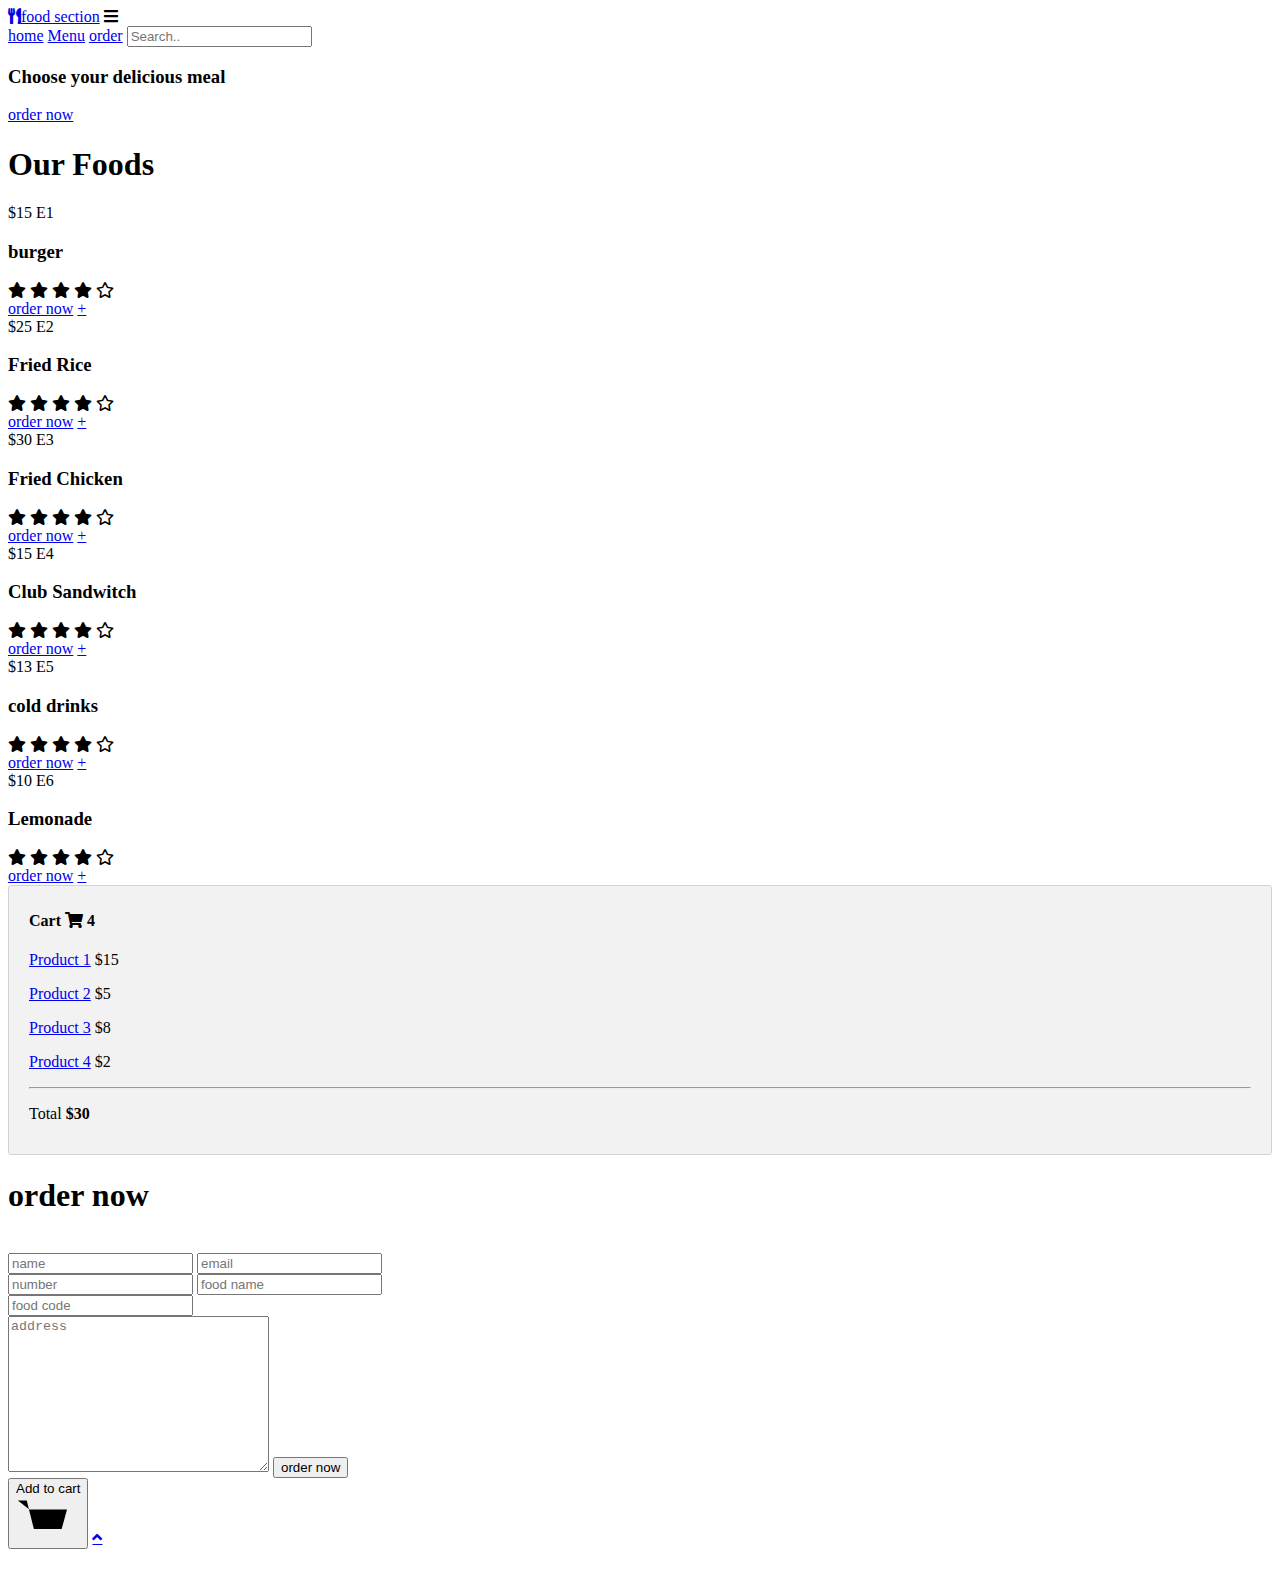
==== index.html @ 2c502dc9 "Add files via upload" ====
<!DOCTYPE html>
<html lang="en">
  <head>
    <meta charset="UTF-8" />
    <meta name="viewport" content="width=device-width, initial-scale=1.0" />
    <title>complete responsive food website design tutorial</title>

    <!-- font awesome cdn link  -->
    <link
      rel="stylesheet"
      href="https://cdnjs.cloudflare.com/ajax/libs/font-awesome/5.15.3/css/all.min.css"
    >

    <!--custom css file link --> 
   <link rel="stylesheet" href="style.css">
   <style>
    .col-container {
  background-color: #f2f2f2;
  padding: 5px 20px 15px 20px;
  border: 1px solid lightgrey;
  border-radius: 3px;
  size: 2 rem;
}
.col-25 {
    margin-bottom: 20px;
    size :10 rem;
  }

   </style>
   
  </head>
  <body>
    <!-- header section starts  -->

    <header>
      <a href="#" class="logo"><i class="fas fa-utensils"></i>food section</a>

      <div id="menu-bar" class="fas fa-bars"></div>

      <nav class="navbar">
        <a href="#home">home</a>
        <a href="#popular" >Menu</a>
        
        <a href="#order" >order</a>
        <input type="text" class="btn" placeholder="Search.." float="right">
      </nav>
    </header>

    <!-- header section ends -->

    <!-- home section starts  -->

    <section class="home" id="home">
      <div class="content">
        <h3>Choose your delicious meal</h3>
    
        <a href="#order" class="btn">order now</a>
      </div>

     <!--<div class="image">
        <img src="images/home-img.png" alt="" />
      </div>-->
    </section>
  <!-- popular section starts  -->

    <section class="popular" id="popular">
      <h1 class="heading">Our <span>Foods</span> </h1>

      <div class="box-container">
        <div class="box">
          <span class="price"> $15</span>
          <span class="code">E1</span>
          <img src="burger.jpg" alt="" />
          <h3> burger</h3>
          <div class="stars">
            <i class="fas fa-star"></i>
            <i class="fas fa-star"></i>
            <i class="fas fa-star"></i>
            <i class="fas fa-star"></i>
            <i class="far fa-star"></i>
          </div>
          <a href="#order" class="btn">order now</a>
          <a href="#" class="btn"><span>&#43;</span></a>
          

        </div>
        <div class="box">
          <span class="price"> $25 </span>
          <span class="code">E2</span>
          <img src="fried rice.jpg" alt="" />
          <h3>Fried Rice</h3>
          <div class="stars">
            <i class="fas fa-star"></i>
            <i class="fas fa-star"></i>
            <i class="fas fa-star"></i>
            <i class="fas fa-star"></i>
            <i class="far fa-star"></i>
          </div>
          <a href="#order" class="btn">order now</a>
          <a href="#" class="btn"><span>&#43;</span></a>
        </div>
        <div class="box">
          <span class="price"> $30 </span>
          <span class="code">E3</span>
          <img src="friedchicken.jpg" alt="" />
          <h3>Fried Chicken</h3>
          <div class="stars">
            <i class="fas fa-star"></i>
            <i class="fas fa-star"></i>
            <i class="fas fa-star"></i>
            <i class="fas fa-star"></i>
            <i class="far fa-star"></i>
          </div>
          <a href="#order" class="btn">order now</a>
          <a href="#" class="btn"><span >&#43;</span></a>
        </div>
        <div class="box">
          <span class="price"> $15  </span>
          <span class="code">E4</span>
          <img src="Sandwich.jpg" alt="" />
          <h3>Club Sandwitch</h3>
          <div class="stars">
            <i class="fas fa-star"></i>
            <i class="fas fa-star"></i>
            <i class="fas fa-star"></i>
            <i class="fas fa-star"></i>
            <i class="far fa-star"></i>
          </div>
          <a href="#" class="btn">order now</a>
          <a href="#" class="btn"><span>&#43;</span></a>
          
        </div>
        <div class="box">
          <span class="price"> $13 </span>
          <span class="code">E5</span>
          <img src="coffee.jpg" alt="" />
          <h3>cold drinks</h3>
          <div class="stars">
            <i class="fas fa-star"></i>
            <i class="fas fa-star"></i>
            <i class="fas fa-star"></i>
            <i class="fas fa-star"></i>
            <i class="far fa-star"></i>
          </div>
          <a href="#order" class="btn">order now</a>
          <a href="#" class="btn"><span>&#43;</span></a>
        </div>
        <div class="box">
          <span class="price"> $10 </span>
          <span class="code">E6</span>
          <img src="lemonade.jpg" alt="" />
          <h3>Lemonade</h3>
          <div class="stars">
            <i class="fas fa-star"></i>
            <i class="fas fa-star"></i>
            <i class="fas fa-star"></i>
            <i class="fas fa-star"></i>
            <i class="far fa-star"></i>
          </div>
          <a href="#order" class="btn">order now</a>
          <a href="#" class="btn"
        >
          <span>&#43;</span></a>
        </div>
      </div>
    </section>

    <!-- popular section ends -->

    

    
    <div class="col-25">
    <div class="col-container">
      <h4>Cart <span class="price" style="color:black"><i class="fa fa-shopping-cart"></i> <b>4</b></span></h4>
      <p><a href="#">Product 1</a> <span class="price">$15</span></p>
      <p><a href="#">Product 2</a> <span class="price">$5</span></p>
      <p><a href="#">Product 3</a> <span class="price">$8</span></p>
      <p><a href="#">Product 4</a> <span class="price">$2</span></p>
      <hr>
      <p>Total <span class="price" style="color:black"><b>$30</b></span></p>
    </div>

    

    <!-- order section starts  -->

    <section class="order" id="order">
      <h1 class="heading"><span>order</span> now</h1>

      <div class="row">
        <div class="image">
          <img src="burger.jpg" alt="" />
        </div>

        <form action="">
          <div class="inputBox">
            <input type="text" placeholder="name" />
            <input type="email" placeholder="email" />
          </div>

          <div class="inputBox">
            <input type="number" placeholder="number" />
            <input type="text" placeholder="food name" />
          </div>
          <div class="inputBox">
         
            <input type="text" placeholder="food code" />
          </div>


          <textarea
            placeholder="address"
            name=""
            id=""
            cols="30"
            rows="10"
          ></textarea>

          <input type="submit" value="order now" class="btn" />
        </form>
      </div>
    </section>
    <button class="button">
      <span>Add to cart</span>
      <div class="cart">
      <svg viewBox="0 0 36 26">
      <polyline points="1 2.5 6 2.5 10 18.5 25.5 18.5 28.5 7.5 7.5 7.5"></polyline>
      <polyline points="15 13.5 17 15.5 22 10.5"></polyline>
      </svg>
      </div>
      </button>

    <!-- order section ends -->

    <!-- footer section  -->
  <!-- scroll top button  -->
    <a href="#home" class="fas fa-angle-up" id="scroll-top"></a>

    <!-- loader  -->
    <div class="loader-container">
      <img src="images/loader.gif" alt="" />
    </div>

    <!-- custom js file link  -->
    <script src="script.js"></script>
  </body>
</html
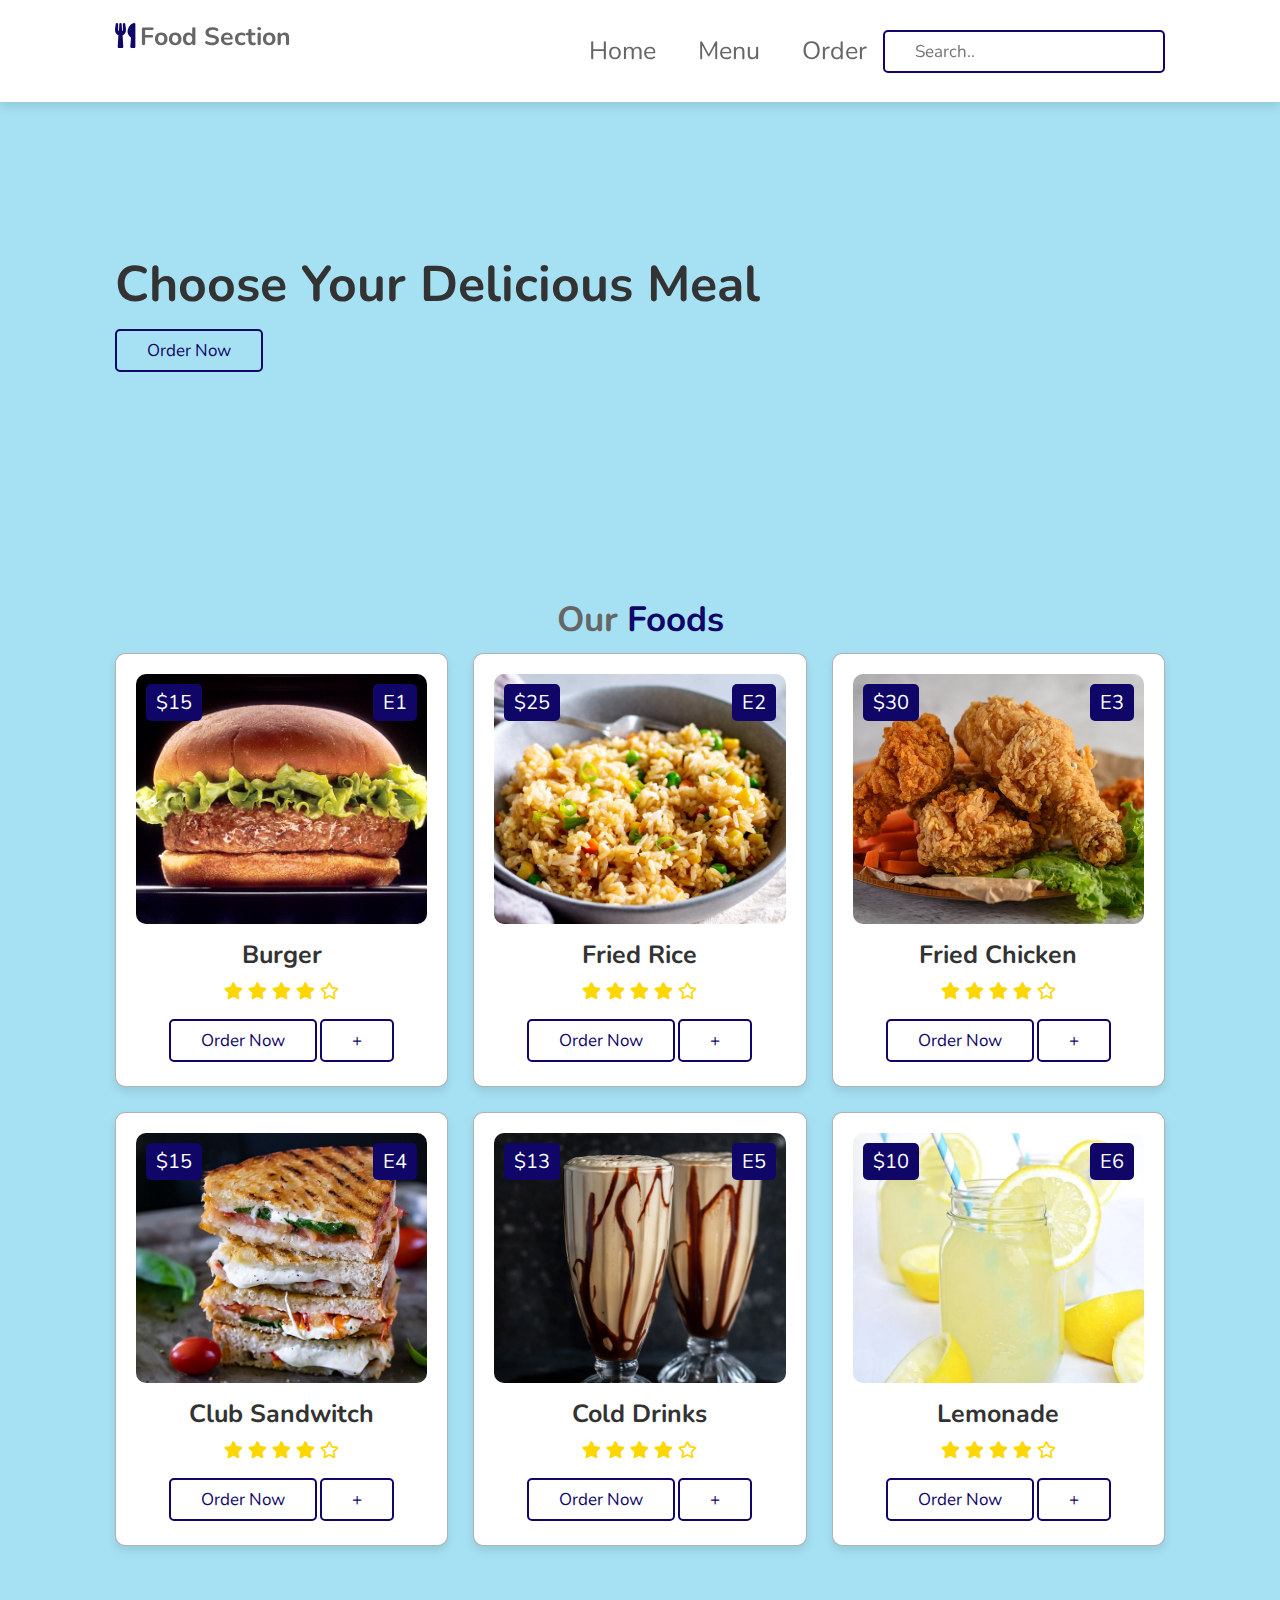
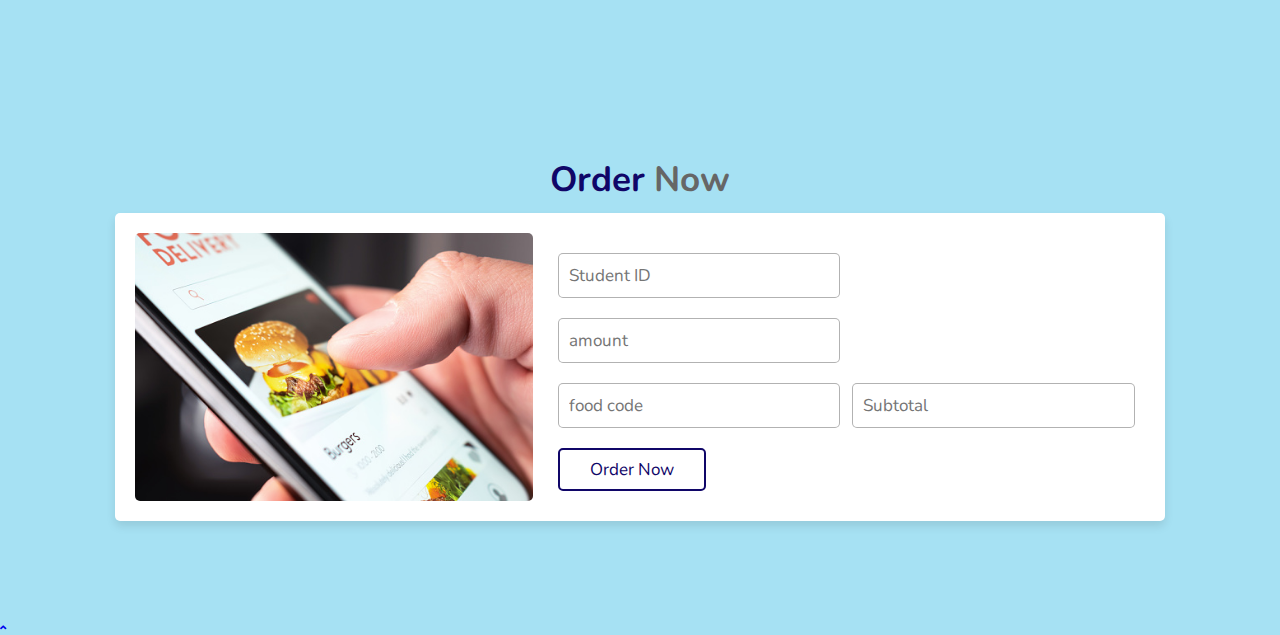
==== commit aa1fda75: "Add files via upload" ====
--- a/index.html
+++ b/index.html
@@ -3,7 +3,7 @@
   <head>
     <meta charset="UTF-8" />
     <meta name="viewport" content="width=device-width, initial-scale=1.0" />
-    <title>complete responsive food website design tutorial</title>
+    <title>E wallet food section</title>
 
     <!-- font awesome cdn link  -->
     <link
@@ -34,14 +34,11 @@
 
     <header>
       <a href="#" class="logo"><i class="fas fa-utensils"></i>food section</a>
-
-      <div id="menu-bar" class="fas fa-bars"></div>
-
-      <nav class="navbar">
+     <div id="menu-bar" class="fas fa-bars"></div>
+     <nav class="navbar">
         <a href="#home">home</a>
         <a href="#popular" >Menu</a>
-        
-        <a href="#order" >order</a>
+         <a href="#order" >order</a>
         <input type="text" class="btn" placeholder="Search.." float="right">
       </nav>
     </header>
@@ -53,14 +50,9 @@
     <section class="home" id="home">
       <div class="content">
         <h3>Choose your delicious meal</h3>
-    
-        <a href="#order" class="btn">order now</a>
-      </div>
-
-     <!--<div class="image">
-        <img src="images/home-img.png" alt="" />
-      </div>-->
-    </section>
+      <a href="#order" class="btn">order now</a>
+      </section>
+</div>
   <!-- popular section starts  -->
 
     <section class="popular" id="popular">
@@ -80,9 +72,7 @@
             <i class="far fa-star"></i>
           </div>
           <a href="#order" class="btn">order now</a>
-          <a href="#" class="btn"><span>&#43;</span></a>
-          
-
+          <a href="#" class="btn"><span>&#43;</span></a> 
         </div>
         <div class="box">
           <span class="price"> $25 </span>
@@ -167,22 +157,6 @@
 
     <!-- popular section ends -->
 
-    
-
-    
-    <div class="col-25">
-    <div class="col-container">
-      <h4>Cart <span class="price" style="color:black"><i class="fa fa-shopping-cart"></i> <b>4</b></span></h4>
-      <p><a href="#">Product 1</a> <span class="price">$15</span></p>
-      <p><a href="#">Product 2</a> <span class="price">$5</span></p>
-      <p><a href="#">Product 3</a> <span class="price">$8</span></p>
-      <p><a href="#">Product 4</a> <span class="price">$2</span></p>
-      <hr>
-      <p>Total <span class="price" style="color:black"><b>$30</b></span></p>
-    </div>
-
-    
-
     <!-- order section starts  -->
 
     <section class="order" id="order">
@@ -190,57 +164,35 @@
 
       <div class="row">
         <div class="image">
-          <img src="burger.jpg" alt="" />
+          <img src="order.jpg" alt="" />
         </div>
 
         <form action="">
           <div class="inputBox">
-            <input type="text" placeholder="name" />
-            <input type="email" placeholder="email" />
-          </div>
-
-          <div class="inputBox">
-            <input type="number" placeholder="number" />
-            <input type="text" placeholder="food name" />
+            <input type="text" placeholder="Student ID" />
+          </div>
+         <div class="inputBox">
+            <input type="number" placeholder="amount" />
+           
           </div>
           <div class="inputBox">
          
             <input type="text" placeholder="food code" />
-          </div>
-
-
-          <textarea
-            placeholder="address"
-            name=""
-            id=""
-            cols="30"
-            rows="10"
-          ></textarea>
+            <input type="text" placeholder="Subtotal" />
+          </div>
 
           <input type="submit" value="order now" class="btn" />
         </form>
       </div>
     </section>
-    <button class="button">
-      <span>Add to cart</span>
-      <div class="cart">
-      <svg viewBox="0 0 36 26">
-      <polyline points="1 2.5 6 2.5 10 18.5 25.5 18.5 28.5 7.5 7.5 7.5"></polyline>
-      <polyline points="15 13.5 17 15.5 22 10.5"></polyline>
-      </svg>
-      </div>
-      </button>
-
-    <!-- order section ends -->
-
-    <!-- footer section  -->
+     <!-- order section ends -->
   <!-- scroll top button  -->
     <a href="#home" class="fas fa-angle-up" id="scroll-top"></a>
 
-    <!-- loader  -->
+    <!-- loader  
     <div class="loader-container">
       <img src="images/loader.gif" alt="" />
-    </div>
+    </div>-->
 
     <!-- custom js file link  -->
     <script src="script.js"></script>
--- a/style.css
+++ b/style.css
@@ -0,0 +1,334 @@
+@import url('https://fonts.googleapis.com/css2?family=Nunito:wght@200;300;400;600;700&display=swap');
+
+:root{
+  --red:#100668;
+}
+
+*{
+  font-family: 'Nunito', sans-serif;
+  margin:0; padding:0;
+  box-sizing: border-box;
+  outline: none; border:none;
+  text-decoration: none;
+  text-transform: capitalize;
+  transition:all .2s linear;
+}
+
+ *::selection{
+  background:var(--red);
+  color:#fff;
+}
+
+html{
+  font-size: 62.5%;
+  overflow-x: hidden;
+  scroll-behavior: smooth;
+  scroll-padding-top: 6rem;
+}
+
+body{
+  background:#a6e1f3;
+}
+
+section{
+  padding:10rem 9%;
+}
+
+.heading{
+  text-align: center;
+  font-size: 3.5rem;
+  padding:1rem;
+  color:#666;
+}
+
+.heading span{
+  color:var(--red);
+}
+
+.navbar a {
+  float: left;
+  display: block;
+  color: black;
+  text-align: center;
+  padding: 14px 16px;
+  text-decoration: none;
+  font-size: 17px;
+}
+.navbar a:hover {
+  background-color: #ddd;
+  color: black;
+}
+
+.btn{
+  display: inline-block;
+  padding:.8rem 3rem;
+  border:.2rem solid var(--red);
+  color:var(--red);
+  cursor: pointer;
+  font-size: 1.7rem;
+  border-radius: .5rem;
+  position: relative;
+  overflow: hidden;
+  z-index: 0;
+  margin-top: 1rem;
+  float:justify;
+}
+
+.btn::before{
+  content: '';
+  position: absolute;
+  top:0; right: 0;
+  width:0%;
+  height:100%;
+  background:var(--red);
+  transition: .3s linear;
+  z-index: -1;
+}
+
+.btn:hover::before{
+  width:100%;
+  left: 0;
+}
+
+.btn:hover{
+  color:#fff;
+}
+
+header{
+  position: fixed;
+  top:0; left: 0; right:0;
+  z-index: 1000;
+  display:flex ;
+  align-items: flex-start;
+  justify-content: space-between;
+  background:#fff;
+  padding:2rem 9%;
+  box-shadow: 0 .5rem 1rem rgba(0,0,0,.1);
+}
+
+header .logo{
+  font-size: 2.5rem;
+  font-weight: bolder;
+  color:#666;
+}
+
+header .logo i{
+  padding-right: .5rem;
+  color:var(--red);
+}
+
+header .navbar a{
+  font-size: 2.5rem;
+  margin-left: 1rem;
+  color:#666;
+}
+
+header .navbar a:hover{
+  color:var(--red);
+}
+
+#menu-bar{
+  font-size: 3rem;
+  cursor: pointer;
+  color:#666;
+  border:.1rem solid #666;
+  border-radius: .3rem;
+  padding:.5rem 1.5rem;
+  display: none;
+}
+
+.home{
+  display: flex;
+  flex-wrap: wrap;
+  gap:1.5rem;
+  align-items:center;
+}
+.home .content{
+  flex:1 1 10rem;
+  padding-top: 15rem;
+  padding-bottom: 1em;
+}
+
+@keyframes float{
+  0%, 100%{
+    transform: translateY(0rem);
+  }
+  50%{
+    transform: translateY(3rem);
+  }
+}
+
+.home .content h3{
+  font-size: 5rem;
+  color:#333;
+}
+
+
+.popular .box-container{
+  display: flex;
+  flex-wrap: wrap;
+  gap:2.5em;
+}
+
+.popular .box-container .box{
+  padding:2rem;
+  background:#fff;
+  box-shadow: 0 .5rem 1rem rgba(0,0,0,.1);
+  border:.1rem solid rgba(0,0,0,.3);
+  border-radius: 1rem;
+  text-align: center;
+  flex:1 1 30rem;
+  position: relative;
+}
+
+.popular .box-container .box img{
+  height:25rem;
+  object-fit: cover;
+  width:100%;
+  border-radius: 1rem;
+}
+
+.popular .box-container .box .price{
+  position: absolute;
+  top:3rem; left:3rem;
+  background:var(--red);
+  color:#fff;
+  font-size: 2rem;
+  padding:.5rem 1rem;
+  border-radius: .5rem;
+}
+.popular .box-container .box .code{
+  position: absolute;
+  top:3rem; right:3rem;
+  background:var(--red);
+  color:#fff;
+  font-size: 2rem;
+  padding:.5rem 1rem;
+  border-radius: .5rem;
+}
+
+.popular .box-container .box h3{
+  color:#333;
+  font-size: 2.5rem;
+  padding-top: 1rem;
+}
+
+.popular .box-container .box .stars i{
+  color:gold;
+  font-size: 1.7rem;
+  padding:1rem .1rem;
+}
+
+.order .row{
+  padding:2rem;
+  box-shadow: 0 .5rem 1rem rgba(0,0,0,.1);
+  background:#fff;
+  display: flex;
+  flex-wrap: wrap;
+  gap:1.5rem;
+  border-radius: .5rem;
+}
+
+.order .row .image{
+  flex:1 1 30rem;
+}
+
+.order .row .image img{
+  height: 100%;
+  width:100%;
+  object-fit: cover;
+  border-radius: .5rem;
+}
+
+.order .row form{
+  flex:1 1 50rem;
+  padding:1rem;
+}
+
+.order .row form .inputBox{
+  display: flex;
+  justify-content: space-between;
+  flex-wrap: wrap;
+}
+
+.order .row form .inputBox input, .order .row form textarea{
+  padding:1rem;
+  margin:1rem 0;
+  font-size: 1.7rem;
+  color:#333;
+  text-transform: none;
+  border:.1rem solid rgba(0,0,0,.3);
+  border-radius: .5rem;
+  width:49%;
+}
+
+.order .row form textarea{
+  width:100%;
+  resize: none;
+  height:15rem;
+}
+.order .row form .btn{
+  background:none;
+}
+
+.order .row form .btn:hover{
+  background:var(--red);
+}
+ /*media queries  */
+
+@media(max-width:991px){
+
+  html{
+    font-size: 55%;
+  }
+
+  header{
+    padding:0.5rem;
+  }
+
+  section{
+    padding:3rem;
+  }
+
+}
+
+@media(max-width:768px){
+
+  #menu-bar{
+    display: initial;
+  }
+
+  header .navbar{
+    position: absolute;
+    top:100%; left: 0; right:0;
+    background: #f7f7f7;
+    border-top: .1rem solid rgba(0,0,0,.1);
+    clip-path: polygon(0 0, 100% 0, 100% 0, 0 0);
+  }
+
+  header .navbar.active{
+    clip-path: polygon(0 0, 100% 0, 100% 100%, 0% 100%);
+  }
+
+  header .navbar a{
+    margin: 1.5rem;
+    padding:1.5rem;
+    display: block;
+    border:.2rem solid rgba(0,0,0,.1);
+    border-left:.5rem solid var(--red);
+    background:#fff;
+  }
+
+}
+
+@media(max-width:450px){
+
+  html{
+    font-size: 50%;
+  }
+
+  .order .row form .inputBox input{
+    width:100%;
+  }
+
+} 